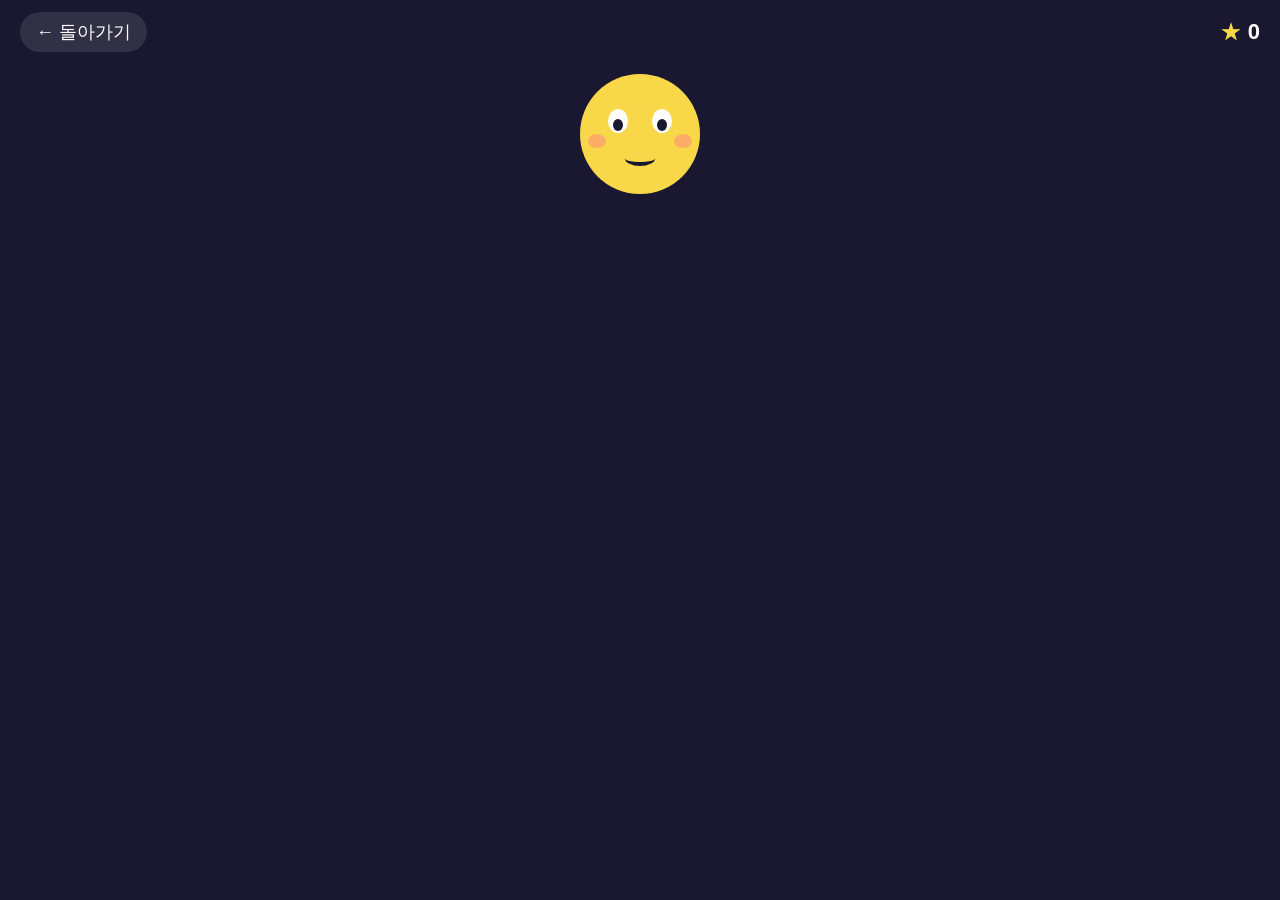
==== numbers.html @ 0f87debe "feat: 숫자 학습 게임 (밥 주기) — 독립 페이지" ====
<!DOCTYPE html>
<html lang="ko">
<head>
<meta charset="UTF-8">
<meta name="viewport" content="width=device-width, initial-scale=1.0, user-scalable=no">
<title>밥 주기 - 숫자 학습</title>
<style>
*, *::before, *::after { margin: 0; padding: 0; box-sizing: border-box; }

html, body {
  width: 100%; height: 100%;
  overflow: hidden;
  touch-action: manipulation;
  -webkit-user-select: none; user-select: none;
  font-family: -apple-system, 'Noto Sans KR', sans-serif;
}

body {
  background: #1a1830;
  color: #fff;
  display: flex;
  flex-direction: column;
  align-items: center;
}

/* --- Top Bar --- */
.top-bar {
  width: 100%;
  padding: 12px 20px;
  display: flex;
  justify-content: space-between;
  align-items: center;
  position: relative;
  z-index: 10;
}
.btn-back {
  background: rgba(255,255,255,0.1);
  border: none;
  color: #fff;
  font-size: 18px;
  padding: 8px 16px;
  border-radius: 20px;
  cursor: pointer;
  -webkit-tap-highlight-color: transparent;
}
.btn-back:active { background: rgba(255,255,255,0.2); }
.stars-display {
  font-size: 22px;
  display: flex;
  align-items: center;
  gap: 6px;
}
.stars-display .star-icon { color: #f8d848; }
.stars-display .star-count { font-weight: 700; }

/* --- Pet Area --- */
.pet-area {
  display: flex;
  flex-direction: column;
  align-items: center;
  margin-top: 10px;
  position: relative;
}

.pet-face {
  width: 120px; height: 120px;
  background: #f8d848;
  border-radius: 50%;
  position: relative;
  transition: transform 0.3s ease;
  flex-shrink: 0;
}
.pet-face.bounce {
  animation: petBounce 0.5s ease;
}
@keyframes petBounce {
  0%, 100% { transform: translateY(0); }
  30% { transform: translateY(-20px); }
  50% { transform: translateY(-10px); }
  70% { transform: translateY(-16px); }
}

.pet-eye {
  width: 20px; height: 24px;
  background: white;
  border-radius: 50%;
  position: absolute;
  top: 35px;
}
.pet-eye::after {
  content: '';
  width: 10px; height: 12px;
  background: #1a1830;
  border-radius: 50%;
  position: absolute;
  bottom: 2px;
  left: 5px;
}
.pet-eye.left { left: 28px; }
.pet-eye.right { left: 72px; }

.pet-eye.happy {
  height: 6px;
  top: 45px;
  border-radius: 6px 6px 0 0;
  background: #1a1830;
}
.pet-eye.happy::after { display: none; }

.pet-mouth {
  width: 30px; height: 15px;
  border-bottom: 4px solid #1a1830;
  border-radius: 0 0 50% 50%;
  position: absolute;
  bottom: 28px;
  left: 45px;
  transition: all 0.15s ease;
  background: transparent;
  border-top: none;
  border-left: none;
  border-right: none;
}
.pet-mouth.open {
  width: 36px; height: 28px;
  background: #c04848;
  border: 3px solid #1a1830;
  border-radius: 50%;
  bottom: 22px;
  left: 42px;
}
.pet-mouth.smile {
  width: 40px;
  height: 20px;
  border-bottom: 4px solid #1a1830;
  border-radius: 0 0 50% 50%;
  bottom: 24px;
  left: 40px;
  background: transparent;
  border-top: none;
  border-left: none;
  border-right: none;
}

.pet-cheek {
  width: 18px; height: 14px;
  background: rgba(255, 130, 130, 0.5);
  border-radius: 50%;
  position: absolute;
  top: 60px;
  transition: transform 0.3s ease;
}
.pet-cheek.left { left: 8px; }
.pet-cheek.right { right: 8px; }
.pet-cheek.puffed {
  transform: scale(1.6);
  background: rgba(255, 100, 100, 0.7);
}

/* --- Speech Bubble --- */
.speech-bubble {
  background: #fff;
  color: #1a1830;
  border-radius: 20px;
  padding: 14px 22px;
  margin-top: 12px;
  font-size: 28px;
  font-weight: 700;
  letter-spacing: 4px;
  position: relative;
  min-width: 60px;
  text-align: center;
  opacity: 0;
  transform: scale(0.8);
  transition: opacity 0.3s ease, transform 0.3s ease;
}
.speech-bubble.visible {
  opacity: 1;
  transform: scale(1);
}
.speech-bubble::before {
  content: '';
  position: absolute;
  top: -10px;
  left: 50%;
  transform: translateX(-50%);
  width: 0; height: 0;
  border-left: 10px solid transparent;
  border-right: 10px solid transparent;
  border-bottom: 12px solid #fff;
}

/* --- Tap Counter (dots) --- */
.tap-counter {
  display: flex;
  gap: 8px;
  margin-top: 16px;
  min-height: 24px;
  justify-content: center;
  flex-wrap: wrap;
}
.tap-dot {
  width: 18px; height: 18px;
  border-radius: 50%;
  background: rgba(255,255,255,0.15);
  transition: background 0.2s ease, transform 0.2s ease;
}
.tap-dot.filled {
  background: #f8d848;
  transform: scale(1.2);
}

/* --- Food Area --- */
.food-area {
  flex: 1;
  width: 100%;
  position: relative;
  margin-top: 16px;
  overflow: hidden;
}

.food-item {
  position: absolute;
  width: 52px; height: 52px;
  border-radius: 50%;
  display: flex;
  align-items: center;
  justify-content: center;
  font-size: 28px;
  cursor: pointer;
  -webkit-tap-highlight-color: transparent;
  transition: transform 0.5s cubic-bezier(0.2, 0.8, 0.2, 1),
              opacity 0.3s ease,
              left 0.5s cubic-bezier(0.2, 0.8, 0.2, 1),
              top 0.5s cubic-bezier(0.2, 0.8, 0.2, 1);
  z-index: 5;
}
.food-item:active {
  transform: scale(0.9);
}
.food-item.flying {
  opacity: 0;
  z-index: 20;
  pointer-events: none;
}

.food-bg {
  position: absolute;
  inset: 0;
  width: 100%; height: 100%;
  border-radius: 50%;
  opacity: 0.25;
}

/* --- Tutorial Finger --- */
.tutorial-finger {
  position: absolute;
  font-size: 44px;
  z-index: 30;
  pointer-events: none;
  animation: fingerPulse 1s ease-in-out infinite;
  filter: drop-shadow(0 2px 6px rgba(0,0,0,0.5));
}
@keyframes fingerPulse {
  0%, 100% { transform: scale(1) translateY(0); }
  50% { transform: scale(1.15) translateY(-6px); }
}

/* --- Stars Animation --- */
.flying-star {
  position: fixed;
  font-size: 28px;
  pointer-events: none;
  z-index: 100;
  animation: starFly 0.8s ease-out forwards;
}
@keyframes starFly {
  0% { opacity: 1; transform: scale(0.5) translateY(0); }
  60% { opacity: 1; }
  100% { opacity: 0; transform: scale(1.2) translateY(-120px); }
}

/* --- Celebration Screen --- */
.celebration {
  position: fixed;
  inset: 0;
  background: #1a1830;
  display: flex;
  flex-direction: column;
  align-items: center;
  justify-content: center;
  z-index: 200;
  opacity: 0;
  pointer-events: none;
  transition: opacity 0.5s ease;
}
.celebration.visible {
  opacity: 1;
  pointer-events: auto;
}
.celebration-title {
  font-size: 48px;
  font-weight: 800;
  color: #f8d848;
  animation: celebBounce 0.6s ease infinite alternate;
}
@keyframes celebBounce {
  from { transform: scale(1); }
  to { transform: scale(1.08); }
}
.celebration-stars {
  font-size: 32px;
  margin-top: 24px;
  color: #fff;
}
.celebration-sub {
  font-size: 20px;
  margin-top: 16px;
  color: rgba(255,255,255,0.6);
}
.btn-restart {
  margin-top: 40px;
  padding: 14px 36px;
  font-size: 22px;
  font-weight: 700;
  background: #f8d848;
  color: #1a1830;
  border: none;
  border-radius: 30px;
  cursor: pointer;
  -webkit-tap-highlight-color: transparent;
}
.btn-restart:active { transform: scale(0.95); }

/* --- Confetti --- */
.confetti {
  position: fixed;
  width: 10px; height: 10px;
  z-index: 210;
  pointer-events: none;
  animation: confettiFall 2.5s ease-out forwards;
}
@keyframes confettiFall {
  0% { opacity: 1; transform: translateY(0) rotate(0deg); }
  100% { opacity: 0; transform: translateY(100vh) rotate(720deg); }
}

/* --- Round Banner --- */
.round-banner {
  position: fixed;
  top: 50%; left: 50%;
  transform: translate(-50%, -50%) scale(0);
  font-size: 36px;
  font-weight: 800;
  color: #f8d848;
  z-index: 50;
  pointer-events: none;
  text-shadow: 0 2px 12px rgba(0,0,0,0.4);
  transition: transform 0.3s cubic-bezier(0.2, 1.2, 0.4, 1), opacity 0.3s ease;
  opacity: 0;
}
.round-banner.visible {
  transform: translate(-50%, -50%) scale(1);
  opacity: 1;
}
</style>
</head>
<body>

<div class="top-bar">
  <button class="btn-back" onclick="window.history.back()">&#8592; 돌아가기</button>
  <div class="stars-display">
    <span class="star-icon">&#9733;</span>
    <span class="star-count" id="totalStars">0</span>
  </div>
</div>

<div class="pet-area">
  <div class="pet-face" id="petFace">
    <div class="pet-eye left" id="eyeL"></div>
    <div class="pet-eye right" id="eyeR"></div>
    <div class="pet-mouth" id="petMouth"></div>
    <div class="pet-cheek left" id="cheekL"></div>
    <div class="pet-cheek right" id="cheekR"></div>
  </div>
  <div class="speech-bubble" id="speechBubble"></div>
  <div class="tap-counter" id="tapCounter"></div>
</div>

<div class="food-area" id="foodArea"></div>

<div class="round-banner" id="roundBanner"></div>

<div class="celebration" id="celebration">
  <div class="celebration-title">잘했어!</div>
  <div class="celebration-stars" id="celebStars"></div>
  <div class="celebration-sub">숫자 박사가 됐어!</div>
  <button class="btn-restart" onclick="restartGame()">다시 하기</button>
</div>

<script>
(function() {
  'use strict';

  var FOODS = ['\uD83C\uDF4E','\uD83C\uDF4A','\uD83C\uDF47','\uD83C\uDF53','\uD83E\uDED0','\uD83C\uDF4C','\uD83C\uDF51','\uD83E\uDD5D'];
  var FOOD_COLORS = ['#e84040','#f0a030','#8040c0','#e04060','#4060d0','#e8d040','#f08060','#60b040'];
  var NUMBER_WORDS = ['','하나','둘','셋','넷','다섯','여섯','일곱','여덟','아홉','열'];
  var NUMBER_ANNOUNCE = ['','한 개!','두 개!','세 개!','네 개!','다섯 개!','여섯 개!','일곱 개!','여덟 개!'];

  var ROUNDS = [
    {target:1, foodCount:8},
    {target:2, foodCount:8},
    {target:3, foodCount:8},
    {target:3, foodCount:10},
    {target:4, foodCount:10},
    {target:5, foodCount:10},
    {target:5, foodCount:12},
    {target:6, foodCount:12},
    {target:7, foodCount:12},
    {target:8, foodCount:12}
  ];

  var state = {
    round: 0,
    target: 1,
    fed: 0,
    totalStars: 0,
    foodItems: [],
    busy: false,
    tutorialShown: false,
    tutorialEl: null
  };

  var petFace = document.getElementById('petFace');
  var petMouth = document.getElementById('petMouth');
  var eyeL = document.getElementById('eyeL');
  var eyeR = document.getElementById('eyeR');
  var cheekL = document.getElementById('cheekL');
  var cheekR = document.getElementById('cheekR');
  var speechBubble = document.getElementById('speechBubble');
  var tapCounter = document.getElementById('tapCounter');
  var foodArea = document.getElementById('foodArea');
  var totalStarsEl = document.getElementById('totalStars');
  var roundBanner = document.getElementById('roundBanner');
  var celebration = document.getElementById('celebration');
  var celebStars = document.getElementById('celebStars');

  function speak(text) {
    if (typeof speechSynthesis === 'undefined') return;
    speechSynthesis.cancel();
    var u = new SpeechSynthesisUtterance(text);
    u.lang = 'ko-KR';
    u.rate = 0.85;
    u.pitch = 1.1;
    speechSynthesis.speak(u);
  }

  function makeDots(n) {
    var s = '';
    for (var i = 0; i < n; i++) {
      s += '\u25CF';
    }
    return s;
  }

  function renderTapCounter(fed, target) {
    var html = '';
    for (var i = 0; i < target; i++) {
      html += '<div class="tap-dot' + (i < fed ? ' filled' : '') + '"></div>';
    }
    tapCounter.innerHTML = html;
  }

  function shuffleArray(arr) {
    for (var i = arr.length - 1; i > 0; i--) {
      var j = Math.floor(Math.random() * (i + 1));
      var t = arr[i]; arr[i] = arr[j]; arr[j] = t;
    }
    return arr;
  }

  function getPetMouthRect() {
    var rect = petMouth.getBoundingClientRect();
    return { x: rect.left + rect.width / 2, y: rect.top + rect.height / 2 };
  }

  function setNeutralFace() {
    eyeL.className = 'pet-eye left';
    eyeR.className = 'pet-eye right';
    petMouth.className = 'pet-mouth';
    cheekL.classList.remove('puffed');
    cheekR.classList.remove('puffed');
    petFace.classList.remove('bounce');
  }

  function setHappyFace() {
    eyeL.className = 'pet-eye left happy';
    eyeR.className = 'pet-eye right happy';
    petMouth.className = 'pet-mouth smile';
    petFace.classList.add('bounce');
  }

  function setPuffedFace() {
    cheekL.classList.add('puffed');
    cheekR.classList.add('puffed');
    petMouth.className = 'pet-mouth';
  }

  function openMouth() {
    petMouth.classList.add('open');
  }
  function closeMouth() {
    petMouth.classList.remove('open');
  }

  function spawnStars(x, y, count) {
    for (var i = 0; i < count; i++) {
      (function(idx) {
        setTimeout(function() {
          var star = document.createElement('div');
          star.className = 'flying-star';
          star.textContent = '\u2733';
          star.style.left = (x + (Math.random() - 0.5) * 60) + 'px';
          star.style.top = y + 'px';
          star.style.color = ['#f8d848','#ff6b6b','#6bff6b','#6bb5ff','#ff6bff'][idx % 5];
          document.body.appendChild(star);
          setTimeout(function() { star.remove(); }, 900);
        }, idx * 100);
      })(i);
    }
  }

  function spawnConfetti() {
    for (var i = 0; i < 30; i++) {
      (function(idx) {
        setTimeout(function() {
          var c = document.createElement('div');
          c.className = 'confetti';
          c.style.left = (Math.random() * 100) + 'vw';
          c.style.top = '-20px';
          c.style.width = (6 + Math.random() * 8) + 'px';
          c.style.height = (6 + Math.random() * 8) + 'px';
          c.style.background = ['#f8d848','#ff6b6b','#6bff6b','#6bb5ff','#ff6bff','#fff'][Math.floor(Math.random()*6)];
          c.style.borderRadius = Math.random() > 0.5 ? '50%' : '2px';
          c.style.animationDuration = (1.5 + Math.random() * 1.5) + 's';
          document.body.appendChild(c);
          setTimeout(function() { c.remove(); }, 3000);
        }, idx * 60);
      })(i);
    }
  }

  function showBanner(text, duration, cb) {
    roundBanner.textContent = text;
    roundBanner.classList.add('visible');
    setTimeout(function() {
      roundBanner.classList.remove('visible');
      if (cb) setTimeout(cb, 300);
    }, duration);
  }

  function placeFoodItems(count) {
    foodArea.innerHTML = '';
    state.foodItems = [];
    var areaRect = foodArea.getBoundingClientRect();
    var w = areaRect.width;
    var h = areaRect.height;
    var margin = 36;
    var placed = [];
    var emojis = shuffleArray(FOODS.slice());

    for (var i = 0; i < count; i++) {
      var attempts = 0;
      var x, y;
      do {
        x = margin + Math.random() * (w - margin * 2 - 52);
        y = margin + Math.random() * (h - margin * 2 - 52);
        attempts++;
        var ok = true;
        for (var j = 0; j < placed.length; j++) {
          var dx = x - placed[j].x;
          var dy = y - placed[j].y;
          if (Math.sqrt(dx*dx + dy*dy) < 58) { ok = false; break; }
        }
        if (ok || attempts > 80) break;
      } while (true);

      placed.push({x:x, y:y});

      var el = document.createElement('div');
      el.className = 'food-item';
      el.style.left = x + 'px';
      el.style.top = y + 'px';

      var emoji = emojis[i % emojis.length];
      var colorIdx = FOODS.indexOf(emoji);
      var bg = document.createElement('div');
      bg.className = 'food-bg';
      bg.style.background = FOOD_COLORS[colorIdx >= 0 ? colorIdx : 0];
      el.appendChild(bg);

      var span = document.createElement('span');
      span.textContent = emoji;
      span.style.position = 'relative';
      span.style.zIndex = '1';
      el.appendChild(span);

      el.dataset.index = i;
      el.addEventListener('click', onFoodTap);
      foodArea.appendChild(el);
      state.foodItems.push(el);
    }
  }

  function removeTutorial() {
    if (state.tutorialEl) {
      state.tutorialEl.remove();
      state.tutorialEl = null;
    }
  }

  function showTutorial() {
    if (state.foodItems.length === 0) return;
    var first = state.foodItems[0];
    var areaRect = foodArea.getBoundingClientRect();
    var fx = parseFloat(first.style.left);
    var fy = parseFloat(first.style.top);

    var finger = document.createElement('div');
    finger.className = 'tutorial-finger';
    finger.textContent = '\uD83D\uDC46';
    finger.style.left = (fx + 6) + 'px';
    finger.style.top = (fy + 50) + 'px';
    foodArea.appendChild(finger);
    state.tutorialEl = finger;

    speak('\uACFC\uC77C\uC744 \uB20C\uB7EC\uBD10!');
  }

  function onFoodTap(e) {
    if (state.busy) return;
    var el = e.currentTarget;
    if (el.classList.contains('flying')) return;

    removeTutorial();
    state.tutorialShown = true;

    state.fed++;
    var fedNow = state.fed;
    var target = state.target;

    renderTapCounter(fedNow, target);

    speak(NUMBER_WORDS[fedNow]);

    openMouth();
    var mouth = getPetMouthRect();
    var areaRect = foodArea.getBoundingClientRect();
    var targetX = mouth.x - areaRect.left - 26;
    var targetY = mouth.y - areaRect.top - 26;

    el.classList.add('flying');
    el.style.left = targetX + 'px';
    el.style.top = targetY + 'px';

    state.busy = true;

    setTimeout(function() {
      closeMouth();
      el.style.display = 'none';

      if (fedNow === target) {
        onRoundComplete(false);
      } else if (fedNow > target) {
        onRoundComplete(true);
      } else {
        state.busy = false;
      }
    }, 500);
  }

  function onRoundComplete(overfed) {
    var starsEarned = overfed ? 1 : 3;

    if (overfed) {
      setPuffedFace();
      speak('\uB108\uBB34 \uB9CE\uC544~!');
      setTimeout(function() {
        addStars(starsEarned);
        setNeutralFace();
        setTimeout(function() { nextRound(); }, 800);
      }, 1200);
    } else {
      setHappyFace();
      var mouthRect = petMouth.getBoundingClientRect();
      spawnStars(mouthRect.left, mouthRect.top - 20, 5);
      speak('\uB9DE\uC544! ' + NUMBER_ANNOUNCE[state.target]);
      setTimeout(function() {
        addStars(starsEarned);
        setNeutralFace();
        setTimeout(function() { nextRound(); }, 800);
      }, 1400);
    }
  }

  function addStars(n) {
    state.totalStars += n;
    totalStarsEl.textContent = state.totalStars;
    var starRect = document.querySelector('.stars-display').getBoundingClientRect();
    spawnStars(starRect.left + 10, starRect.top, n);
  }

  function nextRound() {
    state.round++;
    if (state.round >= ROUNDS.length) {
      showCelebration();
      return;
    }
    startRound();
  }

  function startRound() {
    state.busy = true;
    state.fed = 0;
    var roundData = ROUNDS[state.round];
    state.target = roundData.target;

    foodArea.innerHTML = '';
    setNeutralFace();

    showBanner((state.round + 1) + '\uBC88\uC9F8', 1000, function() {
      speechBubble.textContent = makeDots(state.target);
      speechBubble.classList.add('visible');
      renderTapCounter(0, state.target);

      speak(NUMBER_ANNOUNCE[state.target]);

      setTimeout(function() {
        placeFoodItems(roundData.foodCount);

        if (!state.tutorialShown && state.round === 0) {
          showTutorial();
        }
        state.busy = false;
      }, 600);
    });
  }

  function showCelebration() {
    spawnConfetti();
    speak('\uC798\uD588\uC5B4!');
    celebStars.innerHTML = '<span class="star-icon">\u2733</span> ' + state.totalStars + '\uAC1C';
    celebration.classList.add('visible');
  }

  window.restartGame = function() {
    celebration.classList.remove('visible');
    state.round = 0;
    state.totalStars = 0;
    state.tutorialShown = false;
    totalStarsEl.textContent = '0';
    speechBubble.classList.remove('visible');
    startRound();
  };

  // --- Init ---
  startRound();
})();
</script>
</body>
</html>
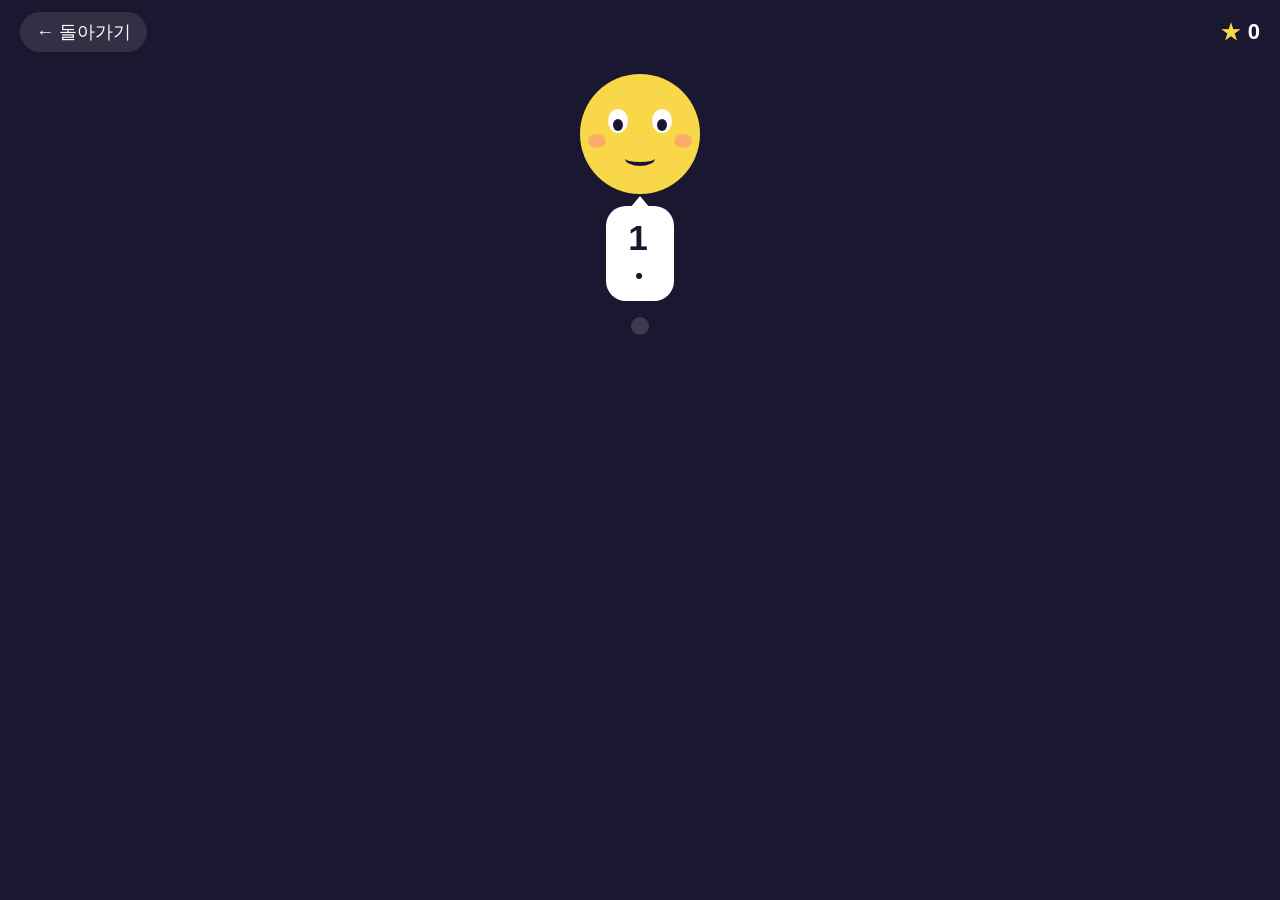
==== commit bd2557a2: "fix(numbers): 말풍선에 숫자 크게 표시 (점 패턴 + 아라비아 숫자)" ====
--- a/numbers.html
+++ b/numbers.html
@@ -728,7 +728,7 @@
     setNeutralFace();
 
     showBanner((state.round + 1) + '\uBC88\uC9F8', 1000, function() {
-      speechBubble.textContent = makeDots(state.target);
+      speechBubble.innerHTML = '<span style="font-size:2.2rem;font-weight:bold;display:block;line-height:1">' + state.target + '</span><span style="font-size:0.9rem;letter-spacing:2px">' + makeDots(state.target) + '</span>';
       speechBubble.classList.add('visible');
       renderTapCounter(0, state.target);
 
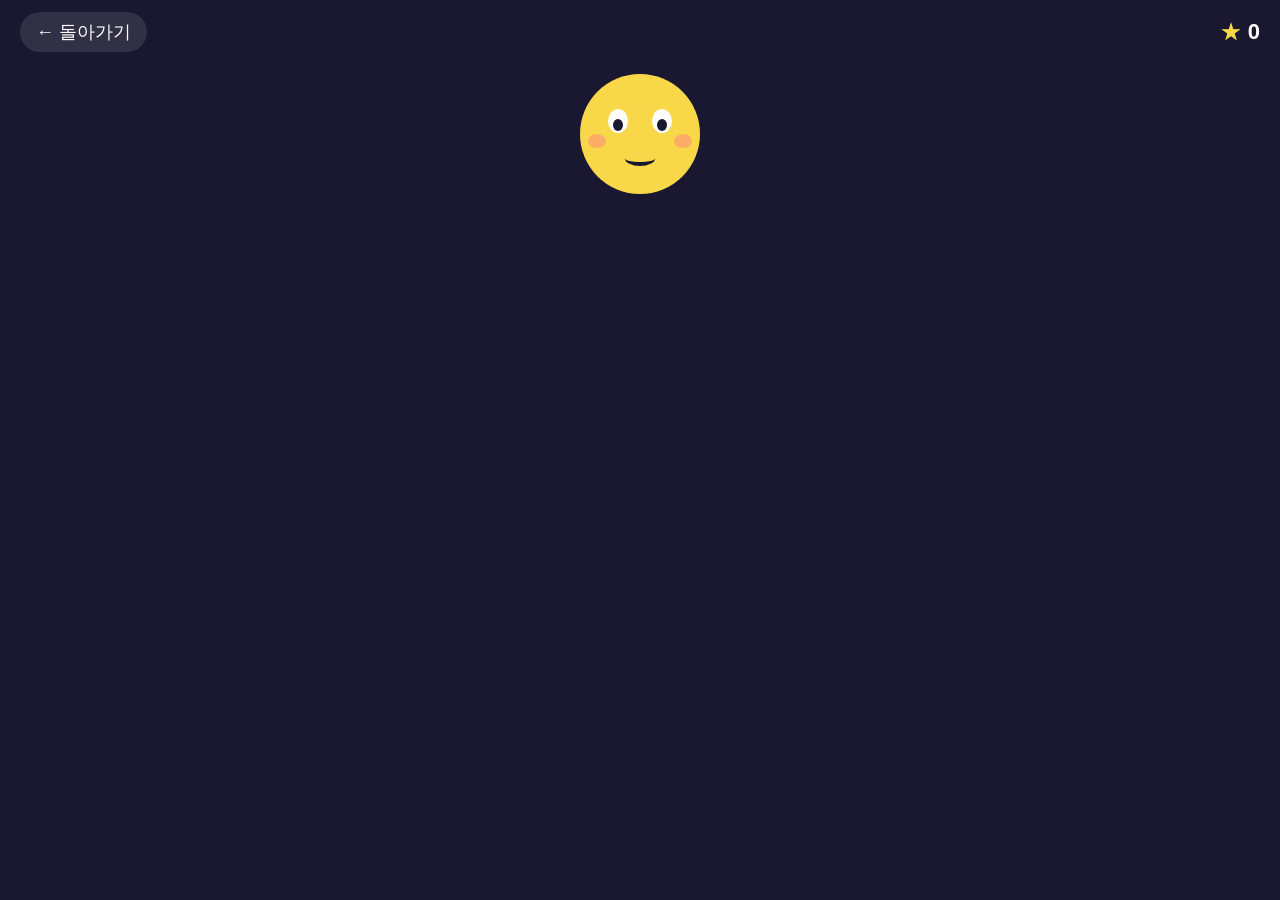
==== commit b17bd37d: "fix(numbers): 특정 과일만 정답으로 변경 — 과일 구별 + 숫자 세기 - 라운드마다 정답 과일 1종 랜덤 선택 (예: 🍎) - 말풍선에 과일 이모지 + 숫자 + 점 패턴" ====
--- a/numbers.html
+++ b/numbers.html
@@ -237,6 +237,17 @@
 .food-item:active {
   transform: scale(0.9);
 }
+.food-item.wrong-shake {
+  animation: wrongShake 0.4s ease;
+  opacity: 0.5;
+}
+@keyframes wrongShake {
+  0%, 100% { transform: translateX(0); }
+  20% { transform: translateX(-8px); }
+  40% { transform: translateX(8px); }
+  60% { transform: translateX(-6px); }
+  80% { transform: translateX(6px); }
+}
 .food-item.flying {
   opacity: 0;
   z-index: 20;
@@ -419,6 +430,8 @@
     {target:8, foodCount:12}
   ];
 
+  var FOOD_NAMES = ['사과','귤','포도','딸기','블루베리','바나나','복숭아','키위'];
+
   var state = {
     round: 0,
     target: 1,
@@ -427,7 +440,9 @@
     foodItems: [],
     busy: false,
     tutorialShown: false,
-    tutorialEl: null
+    tutorialEl: null,
+    correctFood: 0,    // 이번 라운드 정답 과일 인덱스
+    wrongTaps: 0       // 오답 탭 횟수
   };
 
   var petFace = document.getElementById('petFace');
@@ -566,7 +581,10 @@
     var h = areaRect.height;
     var margin = 36;
     var placed = [];
-    var emojis = shuffleArray(FOODS.slice());
+    // 배치 순서 셔플 (정답이 항상 앞에 오지 않도록)
+    var indices = [];
+    for (var idx = 0; idx < count; idx++) indices.push(idx);
+    shuffleArray(indices);
 
     for (var i = 0; i < count; i++) {
       var attempts = 0;
@@ -586,16 +604,28 @@
 
       placed.push({x:x, y:y});
 
+      // 정답 과일은 target 수만큼, 나머지는 오답 과일
+      var isCorrect = i < state.target;
+      var emoji, colorIdx;
+      if (isCorrect) {
+        emoji = FOODS[state.correctFood];
+        colorIdx = state.correctFood;
+      } else {
+        // 오답: 정답이 아닌 랜덤 과일
+        var wrongIdx;
+        do { wrongIdx = Math.floor(Math.random() * FOODS.length); } while (wrongIdx === state.correctFood);
+        emoji = FOODS[wrongIdx];
+        colorIdx = wrongIdx;
+      }
+
       var el = document.createElement('div');
       el.className = 'food-item';
       el.style.left = x + 'px';
       el.style.top = y + 'px';
 
-      var emoji = emojis[i % emojis.length];
-      var colorIdx = FOODS.indexOf(emoji);
       var bg = document.createElement('div');
       bg.className = 'food-bg';
-      bg.style.background = FOOD_COLORS[colorIdx >= 0 ? colorIdx : 0];
+      bg.style.background = FOOD_COLORS[colorIdx];
       el.appendChild(bg);
 
       var span = document.createElement('span');
@@ -605,6 +635,7 @@
       el.appendChild(span);
 
       el.dataset.index = i;
+      el.dataset.correct = isCorrect ? '1' : '0';
       el.addEventListener('click', onFoodTap);
       foodArea.appendChild(el);
       state.foodItems.push(el);
@@ -639,10 +670,20 @@
   function onFoodTap(e) {
     if (state.busy) return;
     var el = e.currentTarget;
-    if (el.classList.contains('flying')) return;
+    if (el.classList.contains('flying') || el.classList.contains('wrong-shake')) return;
 
     removeTutorial();
     state.tutorialShown = true;
+
+    // 오답 과일 탭 → 흔들림 + 안내
+    if (el.dataset.correct !== '1') {
+      state.wrongTaps++;
+      el.classList.add('wrong-shake');
+      var correctName = FOOD_NAMES[state.correctFood];
+      speak('이건 ' + correctName + '가 아니야~');
+      setTimeout(function() { el.classList.remove('wrong-shake'); }, 500);
+      return;
+    }
 
     state.fed++;
     var fedNow = state.fed;
@@ -679,7 +720,7 @@
   }
 
   function onRoundComplete(overfed) {
-    var starsEarned = overfed ? 1 : 3;
+    var starsEarned = overfed ? 1 : (state.wrongTaps === 0 ? 3 : 2);
 
     if (overfed) {
       setPuffedFace();
@@ -727,12 +768,18 @@
     foodArea.innerHTML = '';
     setNeutralFace();
 
+    // 라운드마다 정답 과일 랜덤 선택
+    state.correctFood = Math.floor(Math.random() * FOODS.length);
+    state.wrongTaps = 0;
+    var correctEmoji = FOODS[state.correctFood];
+    var correctName = FOOD_NAMES[state.correctFood];
+
     showBanner((state.round + 1) + '\uBC88\uC9F8', 1000, function() {
-      speechBubble.innerHTML = '<span style="font-size:2.2rem;font-weight:bold;display:block;line-height:1">' + state.target + '</span><span style="font-size:0.9rem;letter-spacing:2px">' + makeDots(state.target) + '</span>';
+      speechBubble.innerHTML = '<span style="font-size:2.2rem;display:block;line-height:1">' + correctEmoji + ' ' + state.target + '</span><span style="font-size:0.9rem;letter-spacing:2px">' + makeDots(state.target) + '</span>';
       speechBubble.classList.add('visible');
       renderTapCounter(0, state.target);
 
-      speak(NUMBER_ANNOUNCE[state.target]);
+      speak(correctName + ' ' + NUMBER_ANNOUNCE[state.target]);
 
       setTimeout(function() {
         placeFoodItems(roundData.foodCount);
